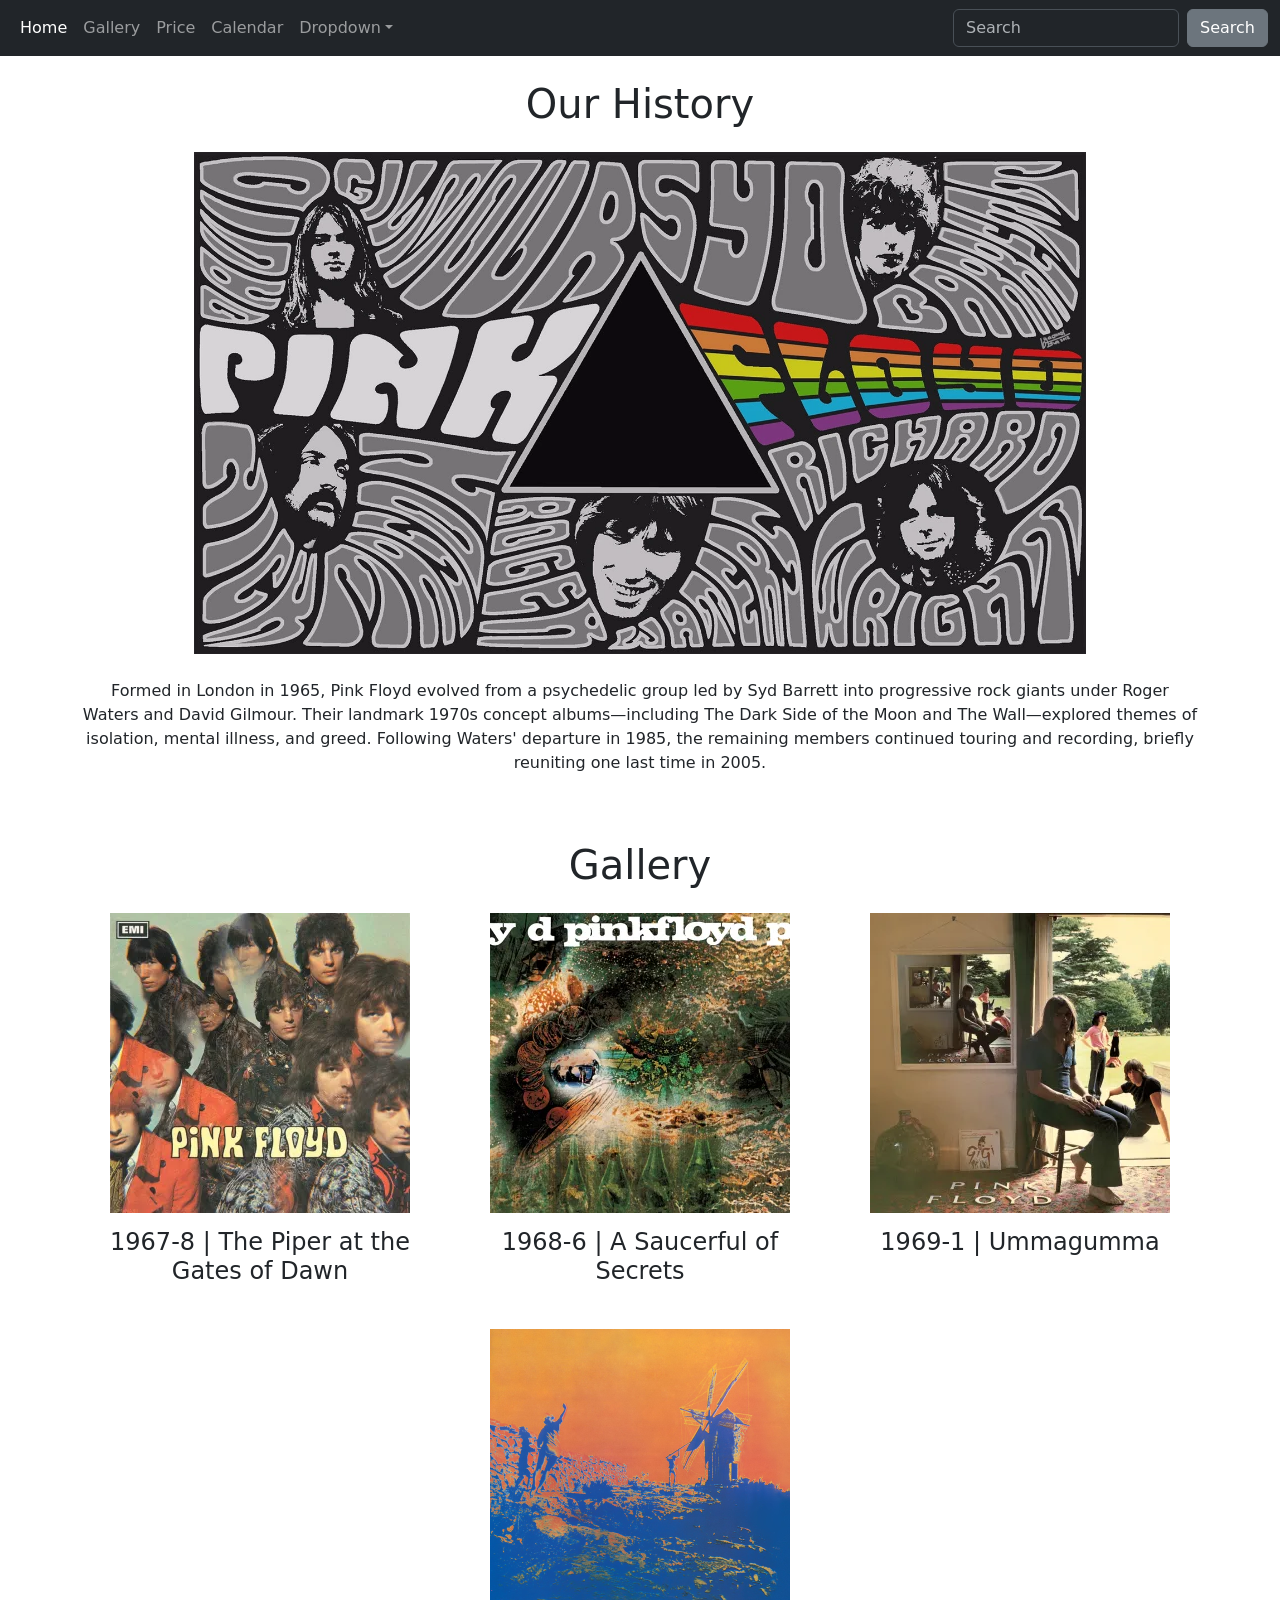
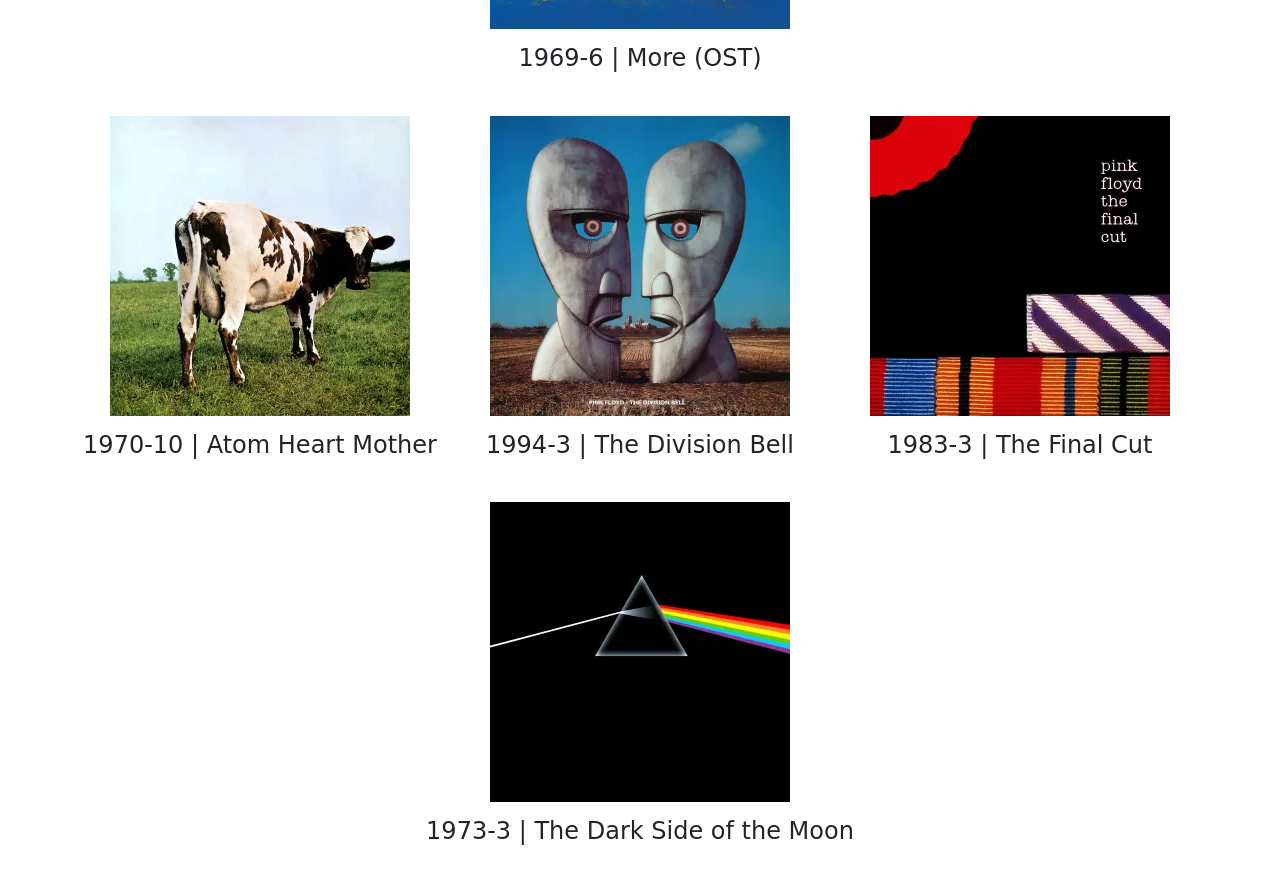
==== index.html @ 9b864a13 "nothing" ====
<!DOCTYPE html>
<html lang="en">
<head>
    <meta charset="UTF-8">
    <meta name="viewport" content="width=device-width, initial-scale=1.0">
    <link href="https://cdn.jsdelivr.net/npm/bootstrap@5.3.8/dist/css/bootstrap.min.css" rel="stylesheet" integrity="sha384-sRIl4kxILFvY47J16cr9ZwB07vP4J8+LH7qKQnuqkuIAvNWLzeN8tE5YBujZqJLB" crossorigin="anonymous">
    <link rel="stylesheet" href="index.css">
    <title>Document</title>
</head>
<body>
    <header>
<nav class="navbar navbar-expand-lg bg-dark mb-4" data-bs-theme="dark">
  <div class="container-fluid" bis_skin_checked="1">
    <button class="navbar-toggler" type="button" data-bs-toggle="collapse" data-bs-target="#navbarColor01" aria-controls="navbarColor01" aria-expanded="false" aria-label="Toggle navigation">
      <span class="navbar-toggler-icon"></span>
    </button>
    <div class="collapse navbar-collapse" id="navbarColor01" bis_skin_checked="1">
      <ul class="navbar-nav me-auto">
        <li class="nav-item">
          <a class="nav-link active" href="#">Home
            <span class="visually-hidden">(current)</span>
          </a>
        </li>
        <li class="nav-item">
          <a class="nav-link" href="#gallery">Gallery</a>
        </li>
        <li class="nav-item">
          <a class="nav-link" href="#">Price</a>
        </li>
        <li class="nav-item">
          <a class="nav-link" href="#">Calendar</a>
        </li>
        <li class="nav-item dropdown">
          <a class="nav-link dropdown-toggle" data-bs-toggle="dropdown" href="#" role="button" aria-haspopup="true" aria-expanded="false">Dropdown</a>
          <div class="dropdown-menu" bis_skin_checked="1">
            <a class="dropdown-item" href="#">Action</a>
            <a class="dropdown-item" href="#">Another action</a>
            <a class="dropdown-item" href="#">Something else here</a>
            <div class="dropdown-divider" bis_skin_checked="1"></div>
            <a class="dropdown-item" href="#">Separated link</a>
          </div>
        </li>
      </ul>
      <form class="d-flex">
        <input class="form-control me-sm-2" type="search" placeholder="Search">
        <button class="btn btn-secondary my-2 my-sm-0" type="submit">Search</button>
      </form>
    </div>
  </div>
</nav>
    </header>

    <main>
     <div class = "container">
      <div class = "history">
        <h1 class = "mb-4">Our History</h1>
            <img src="./imgs/bb.webp" alt="">
          <div>        
            <p class="flex-col">Formed in London in 1965, Pink Floyd evolved from a psychedelic group led by Syd Barrett into progressive rock giants under Roger Waters and David Gilmour. Their landmark 1970s concept albums—including The Dark Side of the Moon and The Wall—explored themes of isolation, mental illness, and greed. Following Waters' departure in 1985, the remaining members continued touring and recording, briefly reuniting one last time in 2005.</p>
          </div>
      </div>
      <h1 class = "mb-4" id = "gallery">Gallery</h1>
      <div class = "gallery">
        <div class = "row">
          <div class = "col-sm gallery-item">         
            <img src="./imgs/1.webp" alt="">
            <h4>1967-8 | The Piper at the Gates of Dawn</h4>
         </div>
          <div class = "col-sm gallery-item">         
            <img src="./imgs/2.webp" alt="">
            <h4>1968-6 | A Saucerful of Secrets</h4>
         </div>
          <div class = "col-sm gallery-item">         
            <img src="./imgs/3.webp" alt="">
            <h4>1969-1 | Ummagumma</h4>
          </div>
          <div class = "col-sm gallery-item">         
            <img src="./imgs/4.webp" alt="">
            <h4>1969-6 | More (OST)</h4>
         </div>
         </div>
          <div class = "row">
          <div class = "col-sm gallery-item">         
            <img src="./imgs/5.webp" alt="">
            <h4>1970-10 | Atom Heart Mother</h4>
         </div>
          <div class = "col-sm gallery-item">         
            <img src="./imgs/6.webp" alt="">
            <h4>1994-3 | The Division Bell</h4>
         </div>
          <div class = "col-sm gallery-item">         
            <img src="./imgs/7.webp" alt="">
            <h4>1983-3 | The Final Cut</h4>
          </div>
          <div class = "col-sm gallery-item">         
            <img src="./imgs/8.webp" alt="">
            <h4>1973-3 | The Dark Side of the Moon</h4>
         </div>
         </div>
      </div>



    </div>
    </main>

    <footer>

    </footer>
     <script src="https://cdn.jsdelivr.net/npm/bootstrap@5.3.8/dist/js/bootstrap.bundle.min.js" integrity="sha384-FKyoEForCGlyvwx9Hj09JcYn3nv7wiPVlz7YYwJrWVcXK/BmnVDxM+D2scQbITxI" crossorigin="anonymous"></script>
</body>
</html>
---- index.css ----
/* nav{
background-color: rgb(33, 33, 33);
margin-bottom: 200px;
}
a{
    text-decoration: none;
}
.leftside{
    display: flex;
    flex-wrap:wrap;
    justify-content: flex-start;
    text-align: center;
    li{
        text-decoration: none;
        list-style:none;
      a{
                color: white;

      }
    }
}
ul li:not(:last-child){
    margin-right: 15px;
}

ul{
    display: flex;
    justify-content: space-between;
    padding: 15px 10px 15px 10px;
}

.bands-history{
  text-align: ;
} */

/* nav{
    margin-bottom: 100px;
} */
.history{
        display: flex;
        flex-direction: column;
        align-items: center;
        margin-bottom: 50px;
        img{
            text-align: center;
            max-width: 80%;
            height: auto;
            margin-bottom: 25px;
        }
        p{
            text-align: center;
        }
} 


.photo-description{
    display: flex;
    align-items: center;
    flex-wrap: wrap;
    span{
        min-width: 20%;
        max-width: 50%;
    }
}
.container {

    h1{
text-align: center;    
 }
}

.gallery-item{
    text-align: center;
    h4{
        padding: 15px 0px 35px 0px;
    }
}
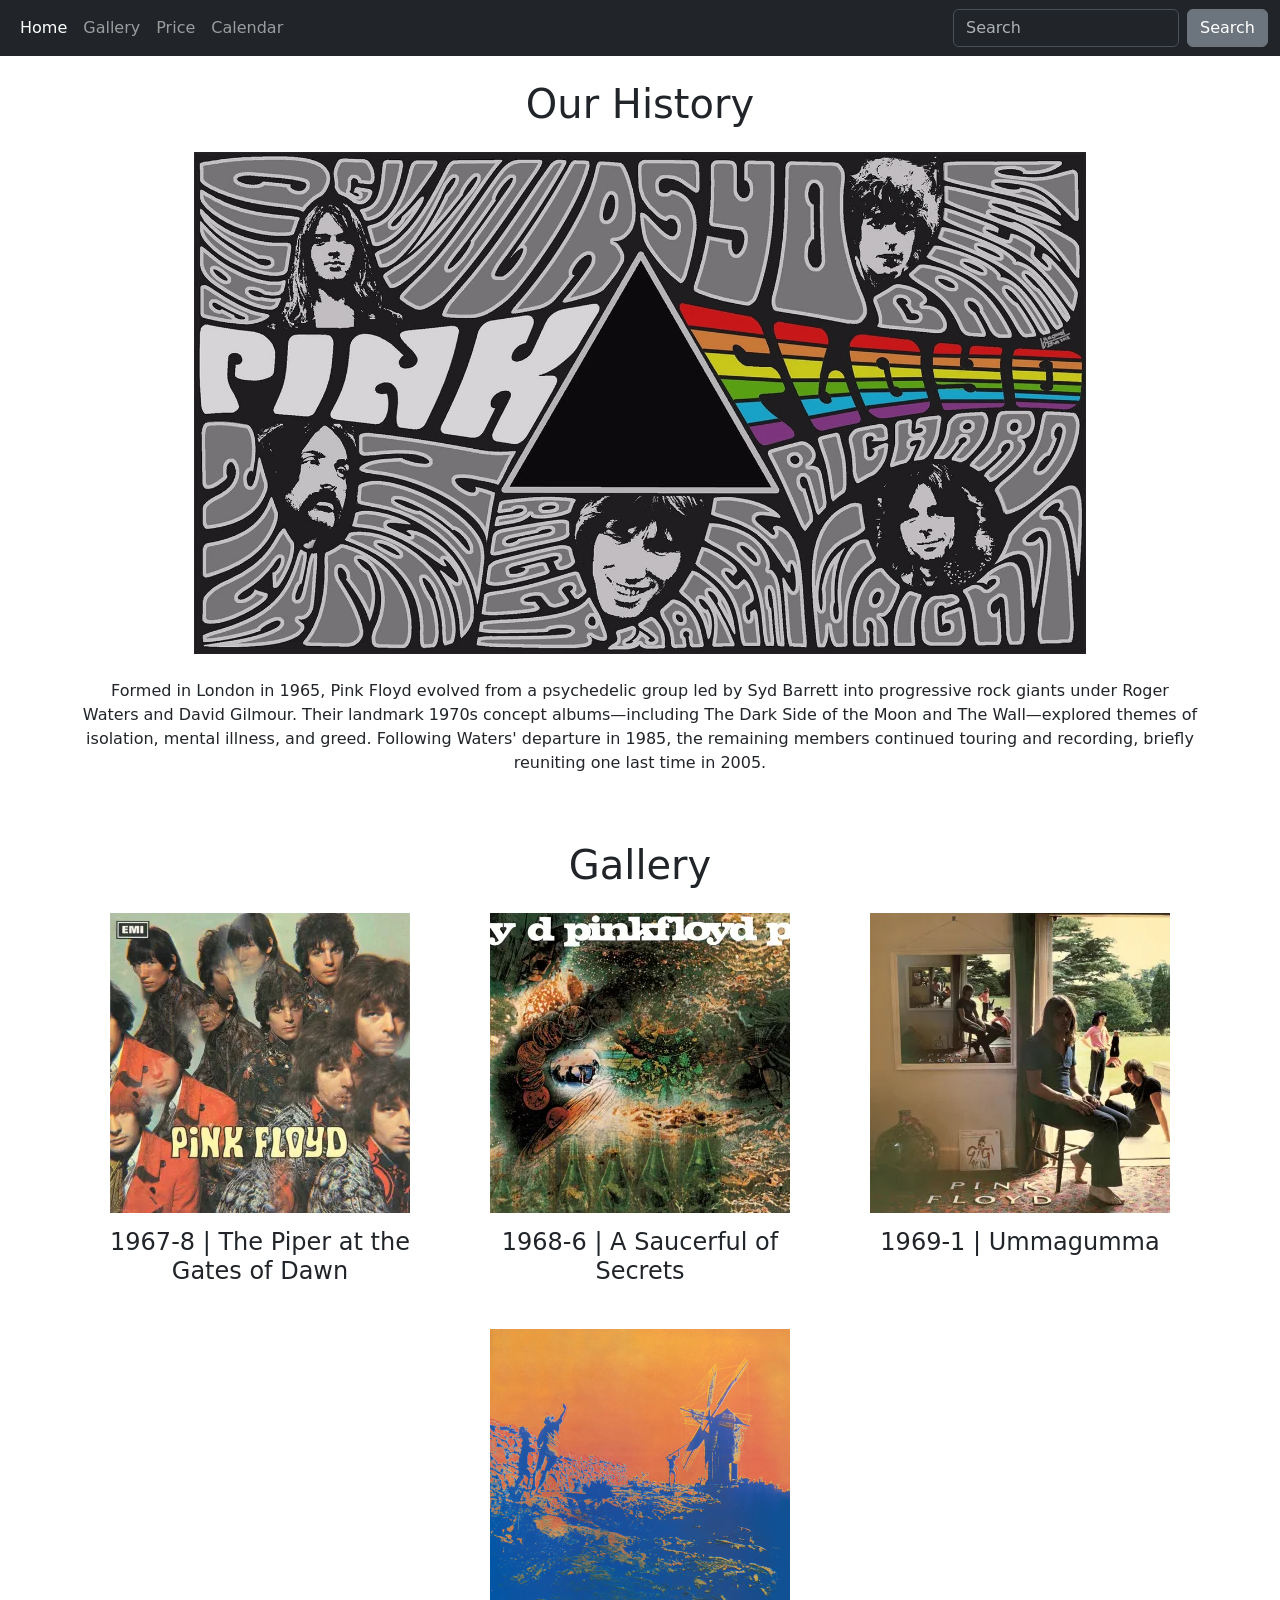
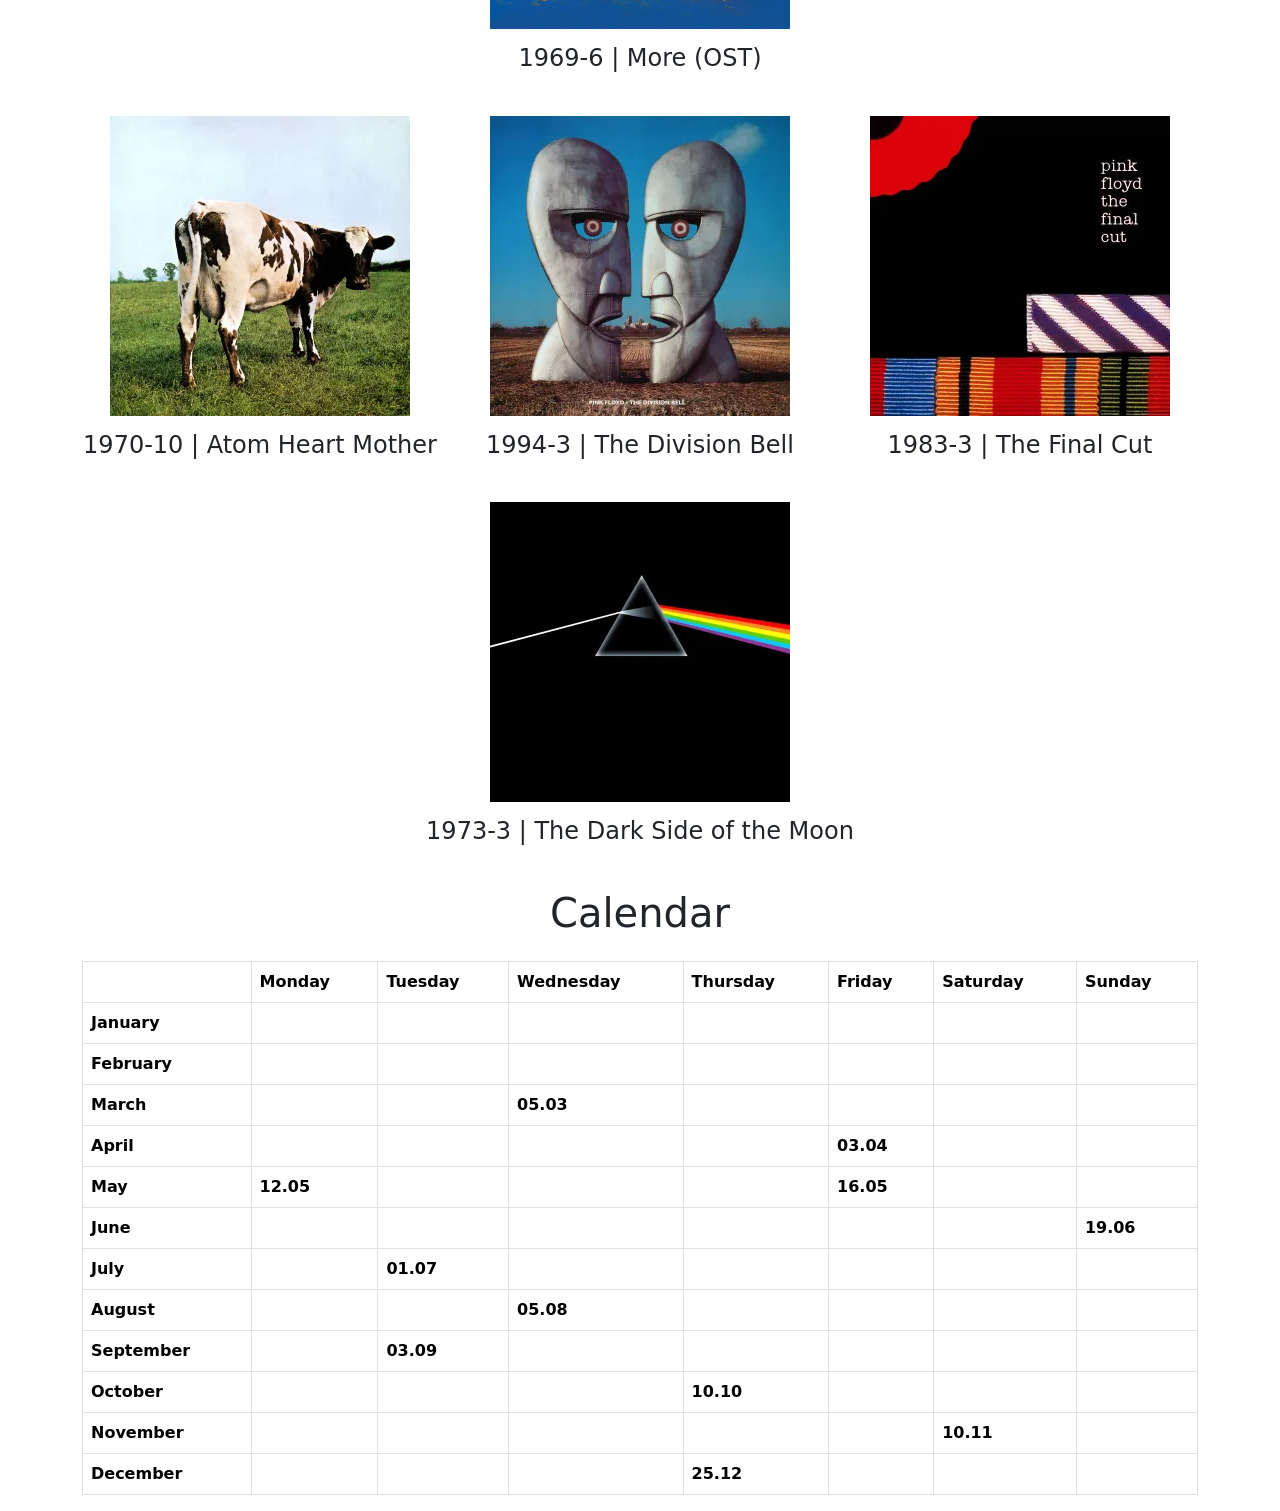
==== commit e9cdc5b0: "commit #2" ====
--- a/index.html
+++ b/index.html
@@ -30,16 +30,6 @@
         <li class="nav-item">
           <a class="nav-link" href="#">Calendar</a>
         </li>
-        <li class="nav-item dropdown">
-          <a class="nav-link dropdown-toggle" data-bs-toggle="dropdown" href="#" role="button" aria-haspopup="true" aria-expanded="false">Dropdown</a>
-          <div class="dropdown-menu" bis_skin_checked="1">
-            <a class="dropdown-item" href="#">Action</a>
-            <a class="dropdown-item" href="#">Another action</a>
-            <a class="dropdown-item" href="#">Something else here</a>
-            <div class="dropdown-divider" bis_skin_checked="1"></div>
-            <a class="dropdown-item" href="#">Separated link</a>
-          </div>
-        </li>
       </ul>
       <form class="d-flex">
         <input class="form-control me-sm-2" type="search" placeholder="Search">
@@ -59,7 +49,7 @@
             <p class="flex-col">Formed in London in 1965, Pink Floyd evolved from a psychedelic group led by Syd Barrett into progressive rock giants under Roger Waters and David Gilmour. Their landmark 1970s concept albums—including The Dark Side of the Moon and The Wall—explored themes of isolation, mental illness, and greed. Following Waters' departure in 1985, the remaining members continued touring and recording, briefly reuniting one last time in 2005.</p>
           </div>
       </div>
-      <h1 class = "mb-4" id = "gallery">Gallery</h1>
+      <h1 class = "mb-4" id = "gallery">Gallery</h1> 
       <div class = "gallery">
         <div class = "row">
           <div class = "col-sm gallery-item">         
@@ -99,6 +89,161 @@
          </div>
       </div>
 
+      <h1 class = "mb-4">Calendar</h1>
+    <div class = "table-responsive">
+      <table class = "table table-bordered">
+        <thead>
+       <tr>
+        <th scope="col"></th>
+        <th scope="col">Monday</th>
+        <th scope="col">Tuesday</th>
+        <th scope="col">Wednesday</th>
+        <th scope="col">Thursday</th>        
+        <th scope="col">Friday</th>
+        <th scope="col">Saturday</th>
+        <th scope="col">Sunday</th>
+      </tr>
+      </thead>
+
+      <tbody>
+
+      <tr>
+        <th>January</th>
+        <th></th>
+        <th></th>
+        <th></th>
+        <th></th>
+        <th></th>
+        <th></th>
+        <th></th>
+      </tr>
+      <tr>
+        <th>February</th>
+        <th></th>
+        <th></th>
+        <th></th>
+        <th></th>
+        <th></th>
+        <th></th>
+        <th></th>
+      </tr>
+      <tr>
+        <th>March</th>
+        <th></th>
+        <th></th>
+        </th><th>
+          05.03
+        </th>
+        <th></th>
+        <th></th>
+        <th></th>
+        <th></th>
+      </tr>
+      <tr>
+        <th>April</th>
+        <th></th>
+        <th></th>
+        </th><th>
+        </th>
+        <th></th>
+        <th>03.04</th>
+        <th></th>
+        <th></th>
+      </tr>
+      <tr>
+        <th>May</th>
+        <th>12.05</th>
+        <th></th>
+        </th><th>
+        </th>
+        <th></th>
+        <th>16.05</th>
+        <th></th>
+        <th></th>
+      </tr>
+      <tr>  
+        <th>June</th>
+        <th></th>
+        <th></th>
+        </th><th>
+        </th>
+        <th></th>
+        <th></th>
+        <th></th>
+        <th>19.06</th>
+      </tr>
+      <tr>
+        <th>July</th>
+        <th></th>
+        <th>01.07</th>
+        </th><th>
+        </th>
+        <th></th>
+        <th></th>
+        <th></th>
+        <th></th>
+      </tr>
+      <tr>
+        <th>August</th>
+        <th></th>
+        <th></th>
+        </th><th>
+          05.08
+        </th>
+        <th></th>
+        <th></th>
+        <th></th>
+        <th></th>
+      </tr>
+      <tr>
+        <th>September</th>
+        <th></th>
+        <th>03.09</th>
+        </th><th>
+        </th>
+        <th></th>
+        <th></th>
+        <th></th>
+        <th></th>
+      </tr>
+      <tr>
+        <th>October</th>
+        <th></th>
+        <th></th>
+        </th><th>
+
+        </th>
+        <th>10.10</th>
+        <th></th>
+        <th></th>
+        <th></th>
+      </tr>
+      <tr>
+        <th>November</th>
+        <th></th>
+        <th></th>
+        </th><th>
+        </th>
+        <th></th>
+        <th></th>
+        <th>10.11</th>
+        <th></th>
+      </tr> 
+      <tr>
+        <th>December</th>
+        <th></th>
+        <th></th>
+        </th><th>
+        </th>
+        <th>25.12</th>
+        <th></th>
+        <th></th>
+        <th></th>
+      </tr>
+      </tbody>
+
+      </table>
+</div>
 
 
     </div>
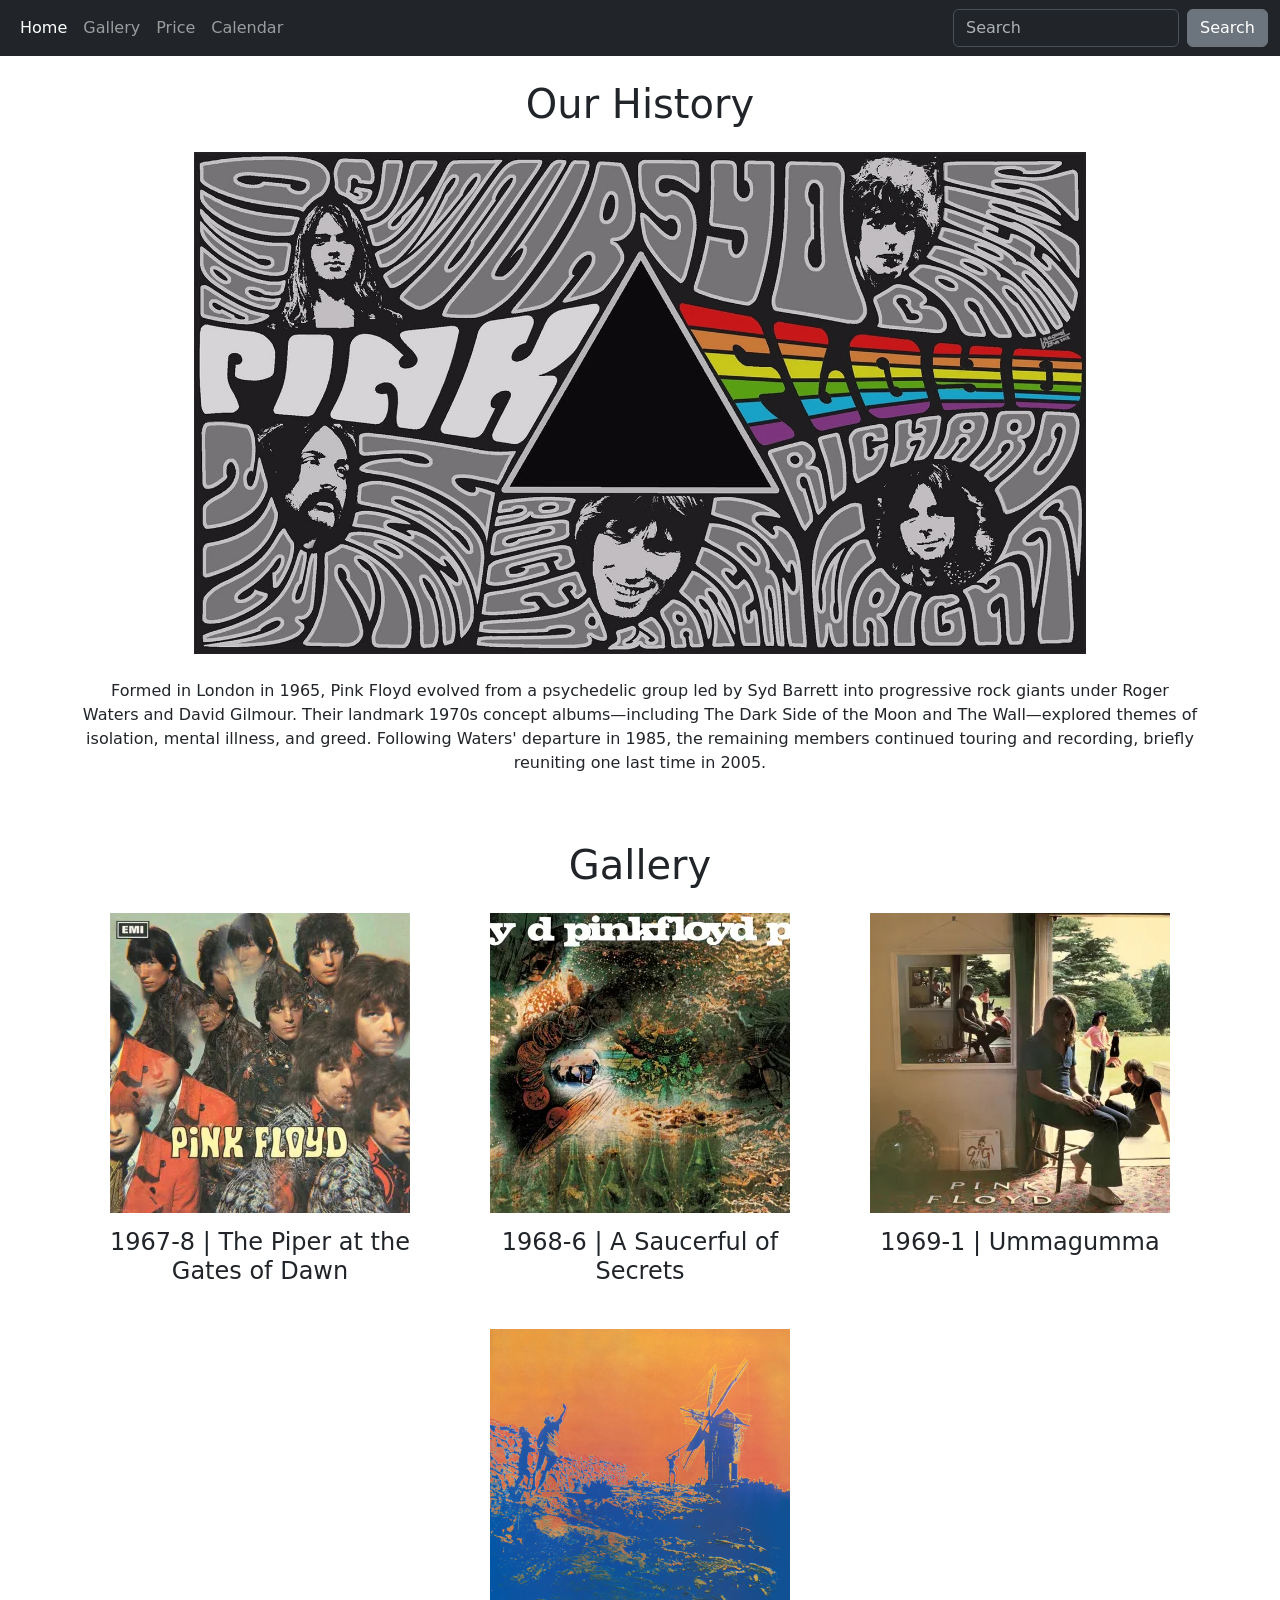
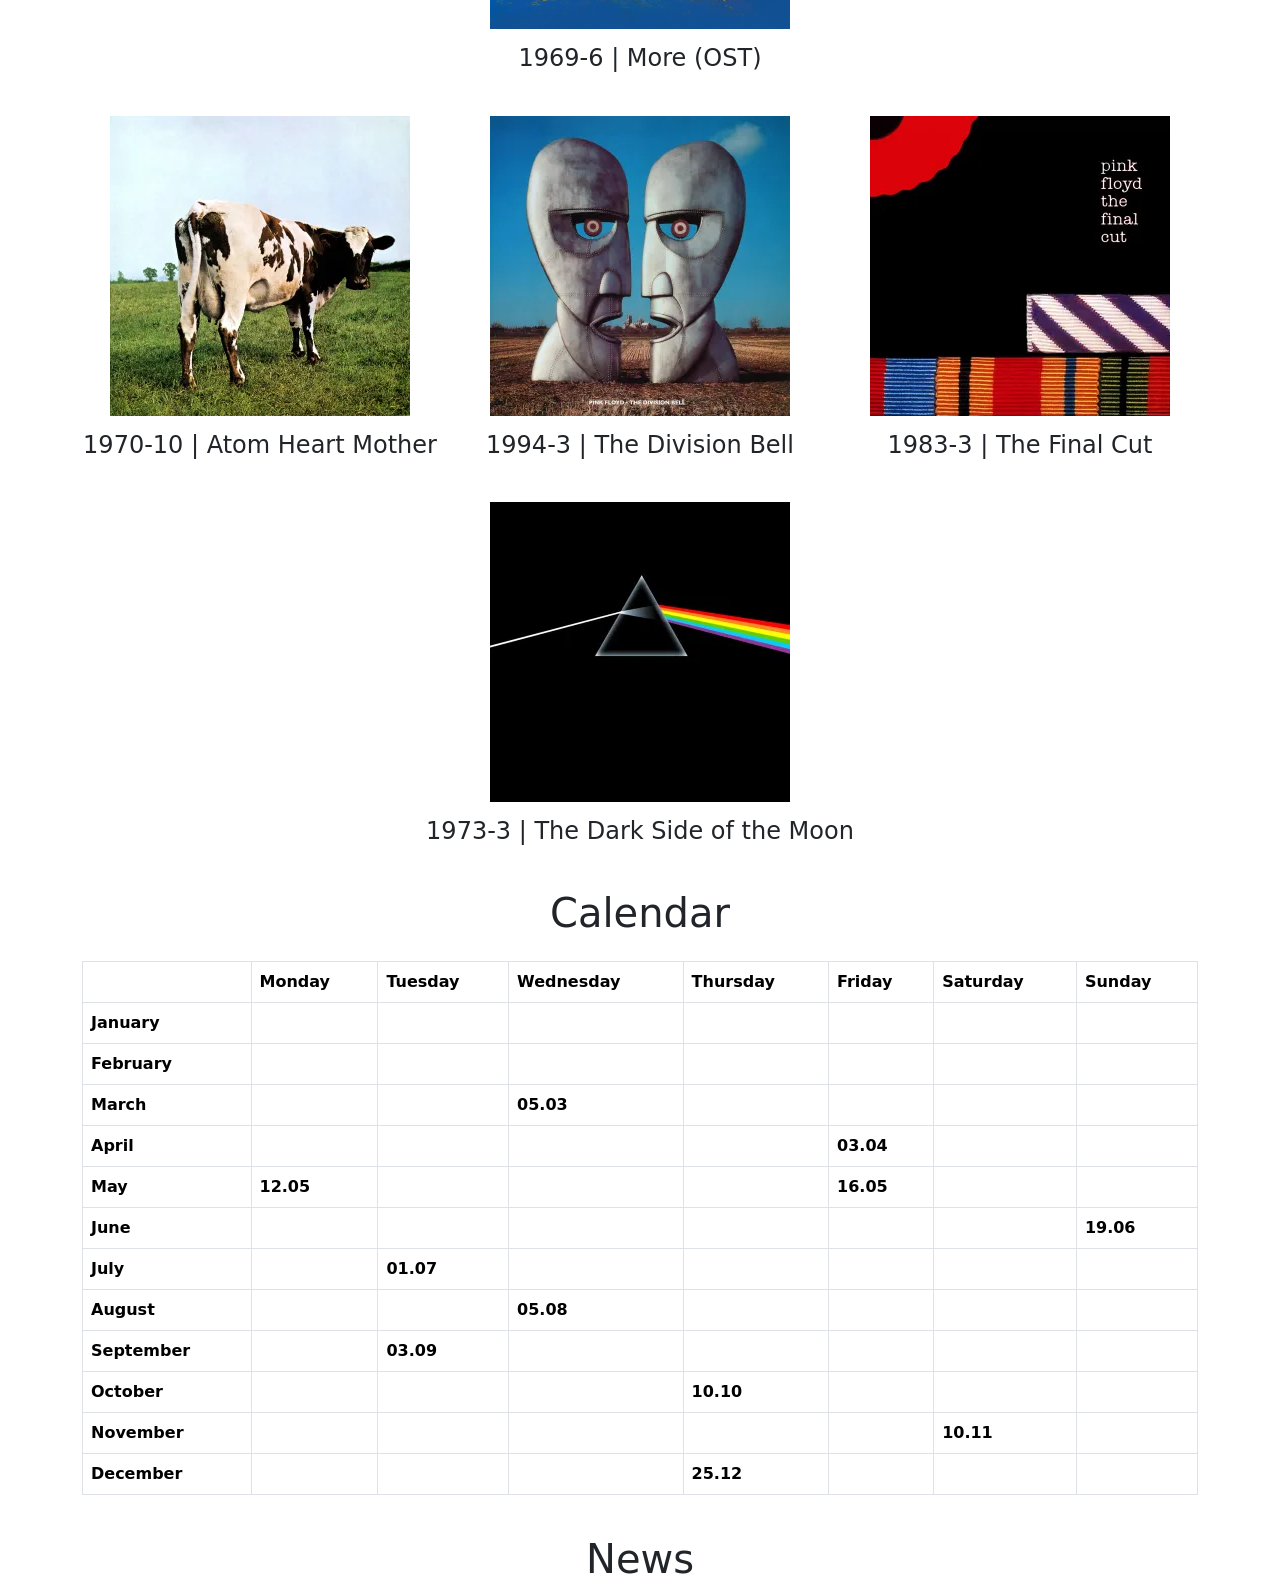
==== commit 531c16da: "commit 3" ====
--- a/index.html
+++ b/index.html
@@ -5,11 +5,16 @@
     <meta name="viewport" content="width=device-width, initial-scale=1.0">
     <link href="https://cdn.jsdelivr.net/npm/bootstrap@5.3.8/dist/css/bootstrap.min.css" rel="stylesheet" integrity="sha384-sRIl4kxILFvY47J16cr9ZwB07vP4J8+LH7qKQnuqkuIAvNWLzeN8tE5YBujZqJLB" crossorigin="anonymous">
     <link rel="stylesheet" href="index.css">
+    <link rel="icon" href="./favicon_io/favicon.ico">
+    <link rel="apple-touch-icon" sizes="180x180" href="./favicon_io/apple-touch-icon.png">
+    <link rel="icon" type="image/png" sizes="32x32" href="./favicon_io/favicon-32x32.png">
+    <link rel="icon" type="image/png" sizes="16x16" href="./favicon_io/favicon-16x16.png">
+    <link rel="manifest" href="./favicon_io/site.webmanifest">
     <title>Document</title>
 </head>
 <body>
-    <header>
-<nav class="navbar navbar-expand-lg bg-dark mb-4" data-bs-theme="dark">
+    <header class ="sticky-top mb-4">
+<nav class="navbar navbar-expand-lg bg-dark" data-bs-theme="dark">
   <div class="container-fluid" bis_skin_checked="1">
     <button class="navbar-toggler" type="button" data-bs-toggle="collapse" data-bs-target="#navbarColor01" aria-controls="navbarColor01" aria-expanded="false" aria-label="Toggle navigation">
       <span class="navbar-toggler-icon"></span>
@@ -28,7 +33,7 @@
           <a class="nav-link" href="#">Price</a>
         </li>
         <li class="nav-item">
-          <a class="nav-link" href="#">Calendar</a>
+          <a class="nav-link" href="#calendar">Calendar</a>
         </li>
       </ul>
       <form class="d-flex">
@@ -89,8 +94,8 @@
          </div>
       </div>
 
-      <h1 class = "mb-4">Calendar</h1>
-    <div class = "table-responsive">
+      <h1 class = "mb-4" id ="calendar">Calendar</h1>
+    <div class = "table-responsive mb-4">
       <table class = "table table-bordered">
         <thead>
        <tr>
@@ -241,11 +246,16 @@
         <th></th>
       </tr>
       </tbody>
-
-      </table>
-</div>
-
-
+     </table>
+      </div>
+
+      <div class = "news">
+        <h1>News</h1>
+        <div class = "news-section">
+        
+
+        </div>
+      </div>
     </div>
     </main>
 
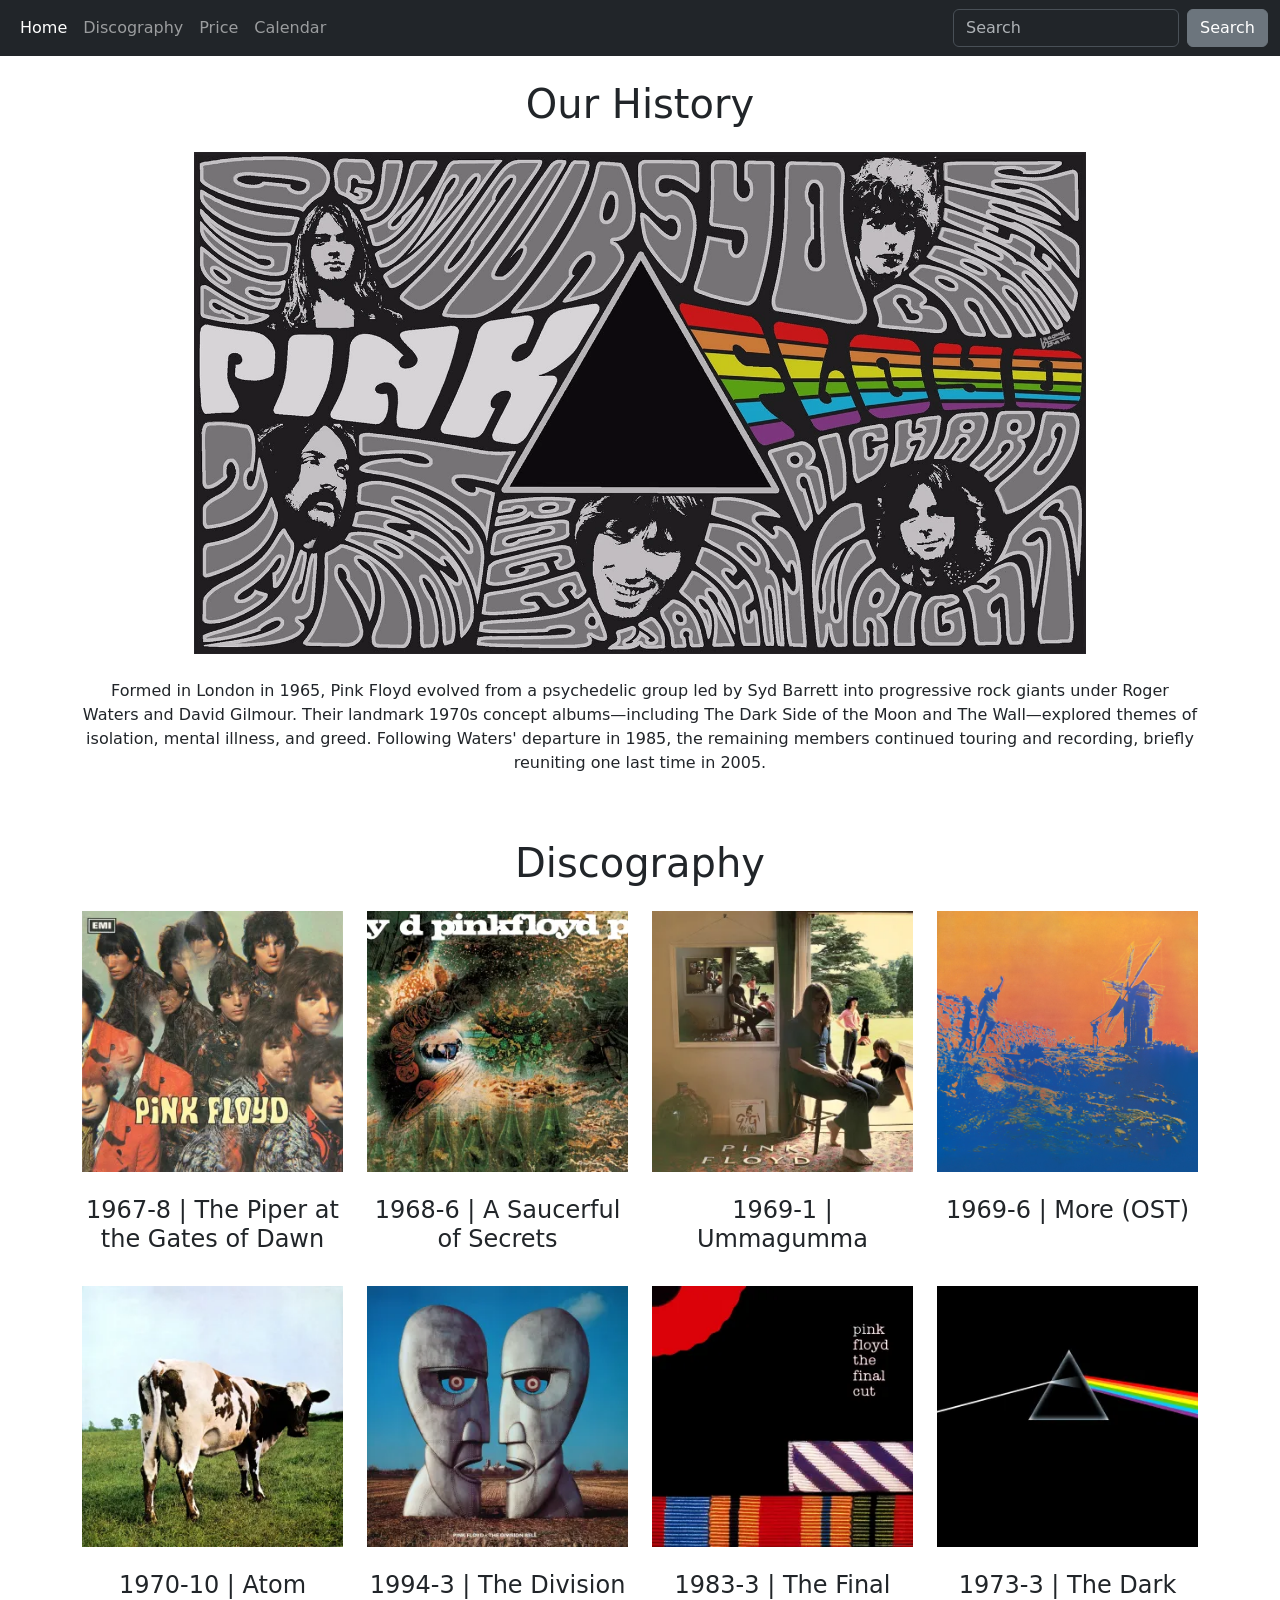
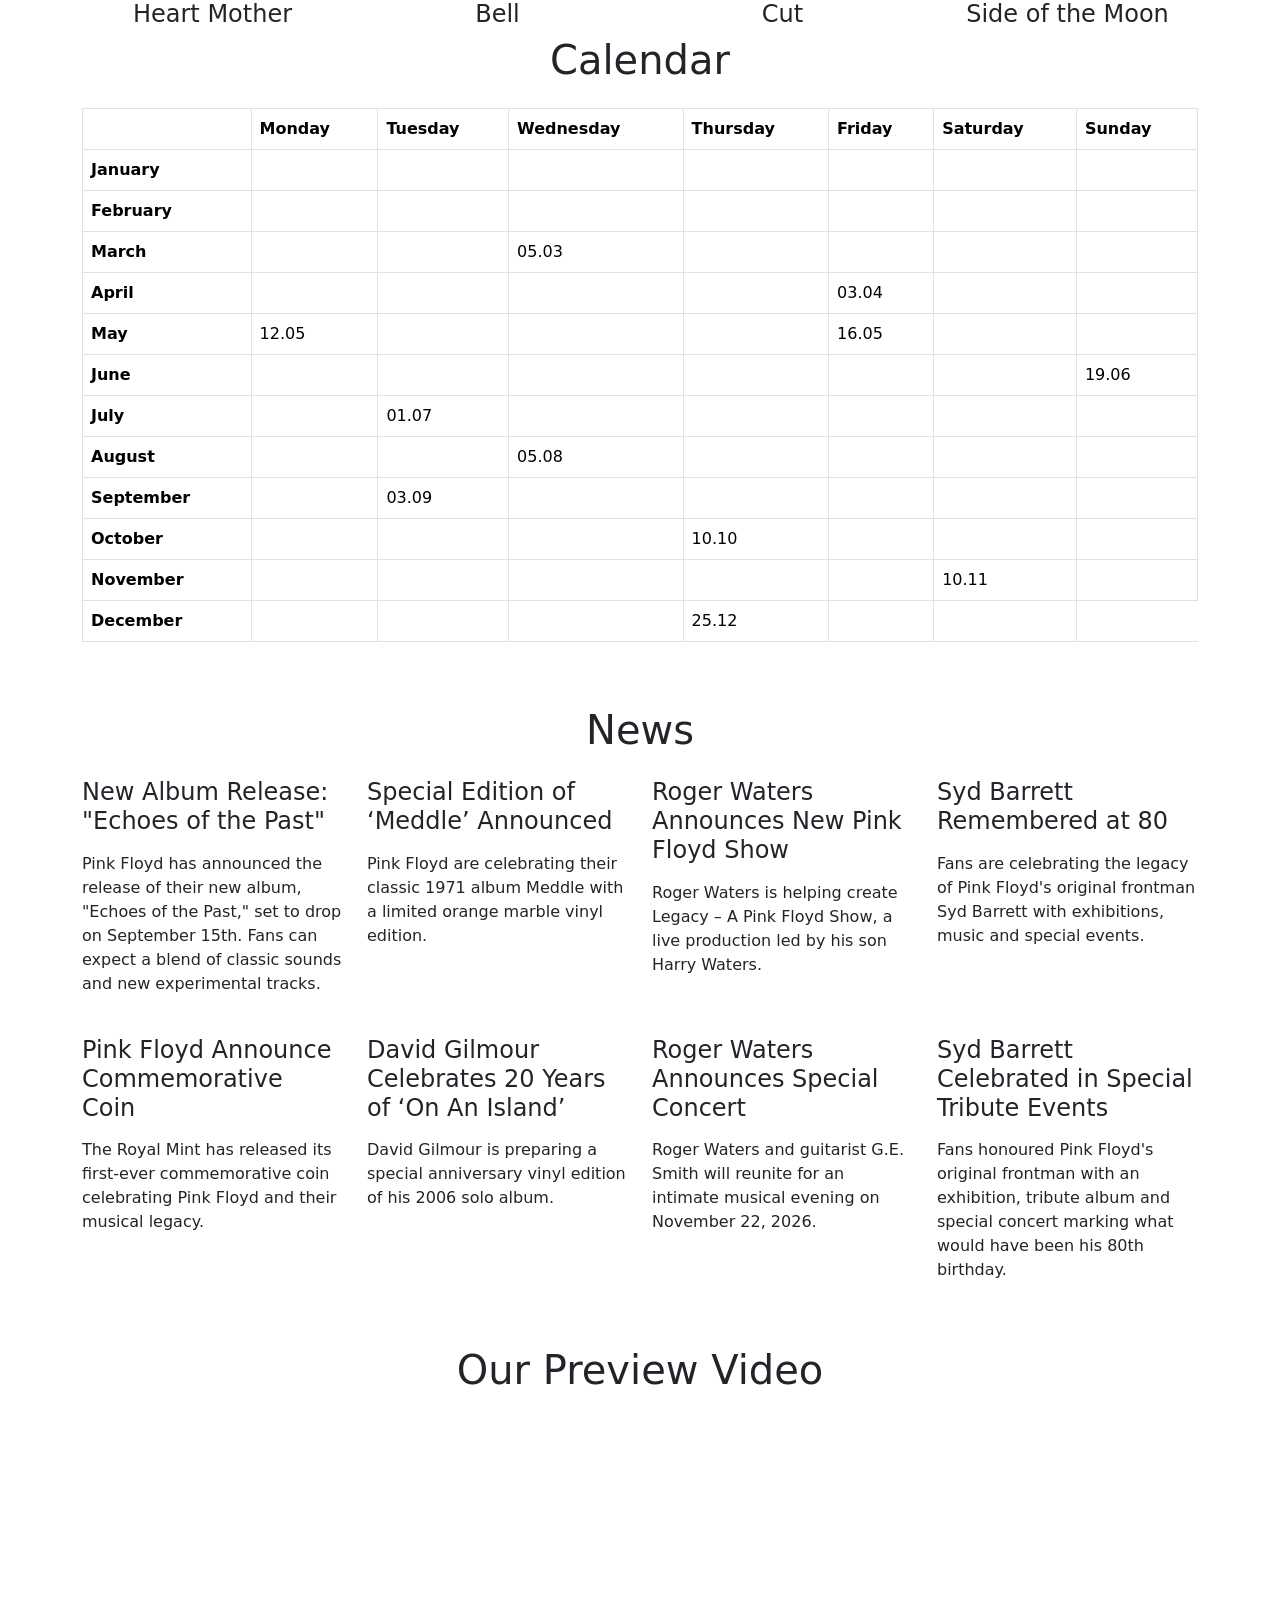
==== commit 05115aa5: "commit 3" ====
--- a/index.html
+++ b/index.html
@@ -3,7 +3,7 @@
 <head>
     <meta charset="UTF-8">
     <meta name="viewport" content="width=device-width, initial-scale=1.0">
-    <link href="https://cdn.jsdelivr.net/npm/bootstrap@5.3.8/dist/css/bootstrap.min.css" rel="stylesheet" integrity="sha384-sRIl4kxILFvY47J16cr9ZwB07vP4J8+LH7qKQnuqkuIAvNWLzeN8tE5YBujZqJLB" crossorigin="anonymous">
+    <link href="css/bootstrap.min.css" rel="stylesheet">
     <link rel="stylesheet" href="index.css">
     <link rel="icon" href="./favicon_io/favicon.ico">
     <link rel="apple-touch-icon" sizes="180x180" href="./favicon_io/apple-touch-icon.png">
@@ -27,7 +27,7 @@
           </a>
         </li>
         <li class="nav-item">
-          <a class="nav-link" href="#gallery">Gallery</a>
+          <a class="nav-link" href="#gallery">Discography</a>
         </li>
         <li class="nav-item">
           <a class="nav-link" href="#">Price</a>
@@ -47,55 +47,53 @@
 
     <main>
      <div class = "container">
-      <div class = "history">
+      <div class = "history mb-5">
         <h1 class = "mb-4">Our History</h1>
             <img src="./imgs/bb.webp" alt="">
           <div>        
             <p class="flex-col">Formed in London in 1965, Pink Floyd evolved from a psychedelic group led by Syd Barrett into progressive rock giants under Roger Waters and David Gilmour. Their landmark 1970s concept albums—including The Dark Side of the Moon and The Wall—explored themes of isolation, mental illness, and greed. Following Waters' departure in 1985, the remaining members continued touring and recording, briefly reuniting one last time in 2005.</p>
           </div>
       </div>
-      <h1 class = "mb-4" id = "gallery">Gallery</h1> 
+      <h1 class = "mb-4" id = "gallery">Discography</h1> 
       <div class = "gallery">
-        <div class = "row">
-          <div class = "col-sm gallery-item">         
-            <img src="./imgs/1.webp" alt="">
-            <h4>1967-8 | The Piper at the Gates of Dawn</h4>
-         </div>
-          <div class = "col-sm gallery-item">         
-            <img src="./imgs/2.webp" alt="">
-            <h4>1968-6 | A Saucerful of Secrets</h4>
-         </div>
-          <div class = "col-sm gallery-item">         
-            <img src="./imgs/3.webp" alt="">
-            <h4>1969-1 | Ummagumma</h4>
+        <div class = "row row-cols-2 row-cols-md-3 row-cols-lg-4 g-4">
+          <div class = "col text-center">         
+            <img class = "img-fluid" src="./imgs/1.webp" alt="">
+            <h4 class = "pt-4">1967-8 | The Piper at the Gates of Dawn</h4>
+         </div>
+          <div class = "col text-center">         
+            <img class = "img-fluid" src="./imgs/2.webp" alt="">
+            <h4 class = "pt-4">1968-6 | A Saucerful of Secrets</h4>
+         </div>
+          <div class = "col text-center">         
+            <img class = "img-fluid" src="./imgs/3.webp" alt="">
+            <h4 class = "pt-4">1969-1 | Ummagumma</h4>
           </div>
-          <div class = "col-sm gallery-item">         
-            <img src="./imgs/4.webp" alt="">
-            <h4>1969-6 | More (OST)</h4>
-         </div>
-         </div>
-          <div class = "row">
-          <div class = "col-sm gallery-item">         
-            <img src="./imgs/5.webp" alt="">
-            <h4>1970-10 | Atom Heart Mother</h4>
-         </div>
-          <div class = "col-sm gallery-item">         
-            <img src="./imgs/6.webp" alt="">
-            <h4>1994-3 | The Division Bell</h4>
-         </div>
-          <div class = "col-sm gallery-item">         
-            <img src="./imgs/7.webp" alt="">
-            <h4>1983-3 | The Final Cut</h4>
+          <div class = "col text-center">         
+            <img class = "img-fluid" src="./imgs/4.webp" alt="">
+            <h4 class = "pt-4">1969-6 | More (OST)</h4>
+         </div>
+          <div class = "col text-center">         
+            <img class = "img-fluid" src="./imgs/5.webp" alt="">
+            <h4 class = "pt-4">1970-10 | Atom Heart Mother</h4>
+         </div>
+          <div class = "col text-center">         
+            <img class = "img-fluid" src="./imgs/6.webp" alt="">
+            <h4 class = "pt-4">1994-3 | The Division Bell</h4>
+         </div>
+          <div class = "col text-center">         
+            <img class = "img-fluid" src="./imgs/7.webp" alt="">
+            <h4 class = "pt-4">1983-3 | The Final Cut</h4>
           </div>
-          <div class = "col-sm gallery-item">         
-            <img src="./imgs/8.webp" alt="">
-            <h4>1973-3 | The Dark Side of the Moon</h4>
+          <div class = "col text-center">         
+            <img class = "img-fluid" src="./imgs/8.webp" alt="">
+            <h4 class = "pt-4">1973-3 | The Dark Side of the Moon</h4>
          </div>
          </div>
       </div>
 
       <h1 class = "mb-4" id ="calendar">Calendar</h1>
-    <div class = "table-responsive mb-4">
+    <div class = "table-responsive mb-5">
       <table class = "table table-bordered">
         <thead>
        <tr>
@@ -114,154 +112,191 @@
 
       <tr>
         <th>January</th>
-        <th></th>
-        <th></th>
-        <th></th>
-        <th></th>
-        <th></th>
-        <th></th>
-        <th></th>
+        <td></td>
+        <td></td>
+        <td></td>
+        <td></td>
+        <td></td>
+        <td></td>
+        <td></td>
       </tr>
       <tr>
         <th>February</th>
-        <th></th>
-        <th></th>
-        <th></th>
-        <th></th>
-        <th></th>
-        <th></th>
-        <th></th>
+        <td></td>
+        <td></td>
+        <td></td>
+        <td></td>
+        <td></td>
+        <td></td>
+        <td></td>
       </tr>
       <tr>
         <th>March</th>
-        <th></th>
-        <th></th>
-        </th><th>
+        <td></td>
+        <td></td>
+        </td><td>
           05.03
-        </th>
-        <th></th>
-        <th></th>
-        <th></th>
-        <th></th>
+        </td>
+        <td></td>
+        <td></td>
+        <td></td>
+        <td></td>
       </tr>
       <tr>
         <th>April</th>
-        <th></th>
-        <th></th>
-        </th><th>
-        </th>
-        <th></th>
-        <th>03.04</th>
-        <th></th>
-        <th></th>
+        <td></td>
+        <td></td>
+        </td><td>
+        </td>
+        <td></td>
+        <td>03.04</td>
+        <td></td>
+        <td></td>
       </tr>
       <tr>
         <th>May</th>
-        <th>12.05</th>
-        <th></th>
-        </th><th>
-        </th>
-        <th></th>
-        <th>16.05</th>
-        <th></th>
-        <th></th>
+        <td>12.05</td>
+        <td></td>
+        </td><td>
+        </td>
+        <td></td>
+        <td>16.05</td>
+        <td></td>
+        <td></td>
       </tr>
       <tr>  
         <th>June</th>
-        <th></th>
-        <th></th>
-        </th><th>
-        </th>
-        <th></th>
-        <th></th>
-        <th></th>
-        <th>19.06</th>
+        <td></td>
+        <td></td>
+        </td><td>
+        </td>
+        <td></td>
+        <td></td>
+        <td></td>
+        <td>19.06</td>
       </tr>
       <tr>
         <th>July</th>
-        <th></th>
-        <th>01.07</th>
-        </th><th>
-        </th>
-        <th></th>
-        <th></th>
-        <th></th>
-        <th></th>
+        <td></td>
+        <td>01.07</td>
+        </td><td>
+        </td>
+        <td></td>
+        <td></td>
+        <td></td>
+        <td></td>
       </tr>
       <tr>
         <th>August</th>
-        <th></th>
-        <th></th>
-        </th><th>
+        <td></td>
+        <td></td>
+        </td><td>
           05.08
-        </th>
-        <th></th>
-        <th></th>
-        <th></th>
-        <th></th>
+        </td>
+        <td></td>
+        <td></td>
+        <td></td>
+        <td></td>
       </tr>
       <tr>
         <th>September</th>
-        <th></th>
-        <th>03.09</th>
-        </th><th>
-        </th>
-        <th></th>
-        <th></th>
-        <th></th>
-        <th></th>
+        <td></td>
+        <td>03.09</td>
+        </td><td>
+        </td>
+        <td></td>
+        <td></td>
+        <td></td>
+        <td></td>
       </tr>
       <tr>
         <th>October</th>
-        <th></th>
-        <th></th>
-        </th><th>
-
-        </th>
-        <th>10.10</th>
-        <th></th>
-        <th></th>
-        <th></th>
+        <td></td>
+        <td></td>
+        </td><td>
+
+        </td>
+        <td>10.10</td>
+        <td></td>
+        <td></td>
+        <td></td>
       </tr>
       <tr>
         <th>November</th>
-        <th></th>
-        <th></th>
-        </th><th>
-        </th>
-        <th></th>
-        <th></th>
-        <th>10.11</th>
-        <th></th>
+        <td></td>
+        <td></td>
+        </td><td>
+        </td>
+        <td></td>
+        <td></td>
+        <td>10.11</td>
+        <td></td>
       </tr> 
       <tr>
         <th>December</th>
-        <th></th>
-        <th></th>
-        </th><th>
-        </th>
-        <th>25.12</th>
-        <th></th>
-        <th></th>
-        <th></th>
+        <td></td>
+        <td></td>
+        </td><td>
+        </td>
+        <td>25.12</td>
+        <td></td>
+        <td></td>
       </tr>
       </tbody>
      </table>
       </div>
 
-      <div class = "news">
-        <h1>News</h1>
-        <div class = "news-section">
-        
-
-        </div>
-      </div>
+      <div class = "news mb-5">
+        <h1 class = "mb-4">News</h1>
+        <div class ="row row-cols-1 row-cols-md-2 row-cols-lg-4 g-4"> 
+         <div class = "col news-item">
+          <h4 class="mb-3">New Album Release: "Echoes of the Past"</h4>
+          <p>Pink Floyd has announced the release of their new album, "Echoes of the Past," set to drop on September 15th. Fans can expect a blend of classic sounds and new experimental tracks.</p>
+        </div>
+                 <div class = "col news-item ">
+          <h4 class="mb-3">Special Edition of ‘Meddle’ Announced</h4>
+          <p>Pink Floyd are celebrating their classic 1971 album Meddle with a limited orange marble vinyl edition.</p>
+        </div>
+                 <div class = "col news-item">
+          <h4 class="mb-3">Roger Waters Announces New Pink Floyd Show</h4>
+          <p>Roger Waters is helping create Legacy – A Pink Floyd Show, a live production led by his son Harry Waters.</p>
+        </div>
+                 <div class = "col news-item">
+          <h4 class="mb-3" >Syd Barrett Remembered at 80</h4>
+          <p>Fans are celebrating the legacy of Pink Floyd's original frontman Syd Barrett with exhibitions, music and special events.</p>
+        </div>
+         <div class = "col news-item">
+          <h4 class="mb-3">Pink Floyd Announce Commemorative Coin</h4>
+          <p>The Royal Mint has released its first-ever commemorative coin celebrating Pink Floyd and their musical legacy.</p>
+        </div>
+                 <div class = "col news-item">
+          <h4 class="mb-3">David Gilmour Celebrates 20 Years of ‘On An Island’</h4>
+          <p>David Gilmour is preparing a special anniversary vinyl edition of his 2006 solo album.</p>
+        </div>
+                 <div class = "col news-item">
+          <h4 class="mb-3">Roger Waters Announces Special Concert</h4>
+          <p>Roger Waters and guitarist G.E. Smith will reunite for an intimate musical evening on November 22, 2026.</p>
+        </div>
+                 <div class = "col news-item">
+          <h4 class="mb-3">Syd Barrett Celebrated in Special Tribute Events</h4>
+          <p>Fans honoured Pink Floyd's original frontman with an exhibition, tribute album and special concert marking what would have been his 80th birthday.</p>
+        </div>
+                </div>
+      </div> 
+
+      <div>
+       <h1 class =>Our Preview Video</h1>
+      <div class="ratio ratio-16x9">
+      <iframe src="https://www.youtube.com/embed/dQw4w9WgXcQ&list=RDdQw4w9WgXcQ&start_radio=1"></iframe>
+      </div>
+      </div>
+
     </div>
     </main>
 
     <footer>
 
     </footer>
-     <script src="https://cdn.jsdelivr.net/npm/bootstrap@5.3.8/dist/js/bootstrap.bundle.min.js" integrity="sha384-FKyoEForCGlyvwx9Hj09JcYn3nv7wiPVlz7YYwJrWVcXK/BmnVDxM+D2scQbITxI" crossorigin="anonymous"></script>
+     <script src="js/bootstrap.bundle.min.js" ></script>
 </body>
 </html>
--- a/index.css
+++ b/index.css
@@ -1,41 +1,3 @@
-/* nav{
-background-color: rgb(33, 33, 33);
-margin-bottom: 200px;
-}
-a{
-    text-decoration: none;
-}
-.leftside{
-    display: flex;
-    flex-wrap:wrap;
-    justify-content: flex-start;
-    text-align: center;
-    li{
-        text-decoration: none;
-        list-style:none;
-      a{
-                color: white;
-
-      }
-    }
-}
-ul li:not(:last-child){
-    margin-right: 15px;
-}
-
-ul{
-    display: flex;
-    justify-content: space-between;
-    padding: 15px 10px 15px 10px;
-}
-
-.bands-history{
-  text-align: ;
-} */
-
-/* nav{
-    margin-bottom: 100px;
-} */
 .history{
         display: flex;
         flex-direction: column;
@@ -68,10 +30,3 @@
 text-align: center;    
  }
 }
-
-.gallery-item{
-    text-align: center;
-    h4{
-        padding: 15px 0px 35px 0px;
-    }
-}
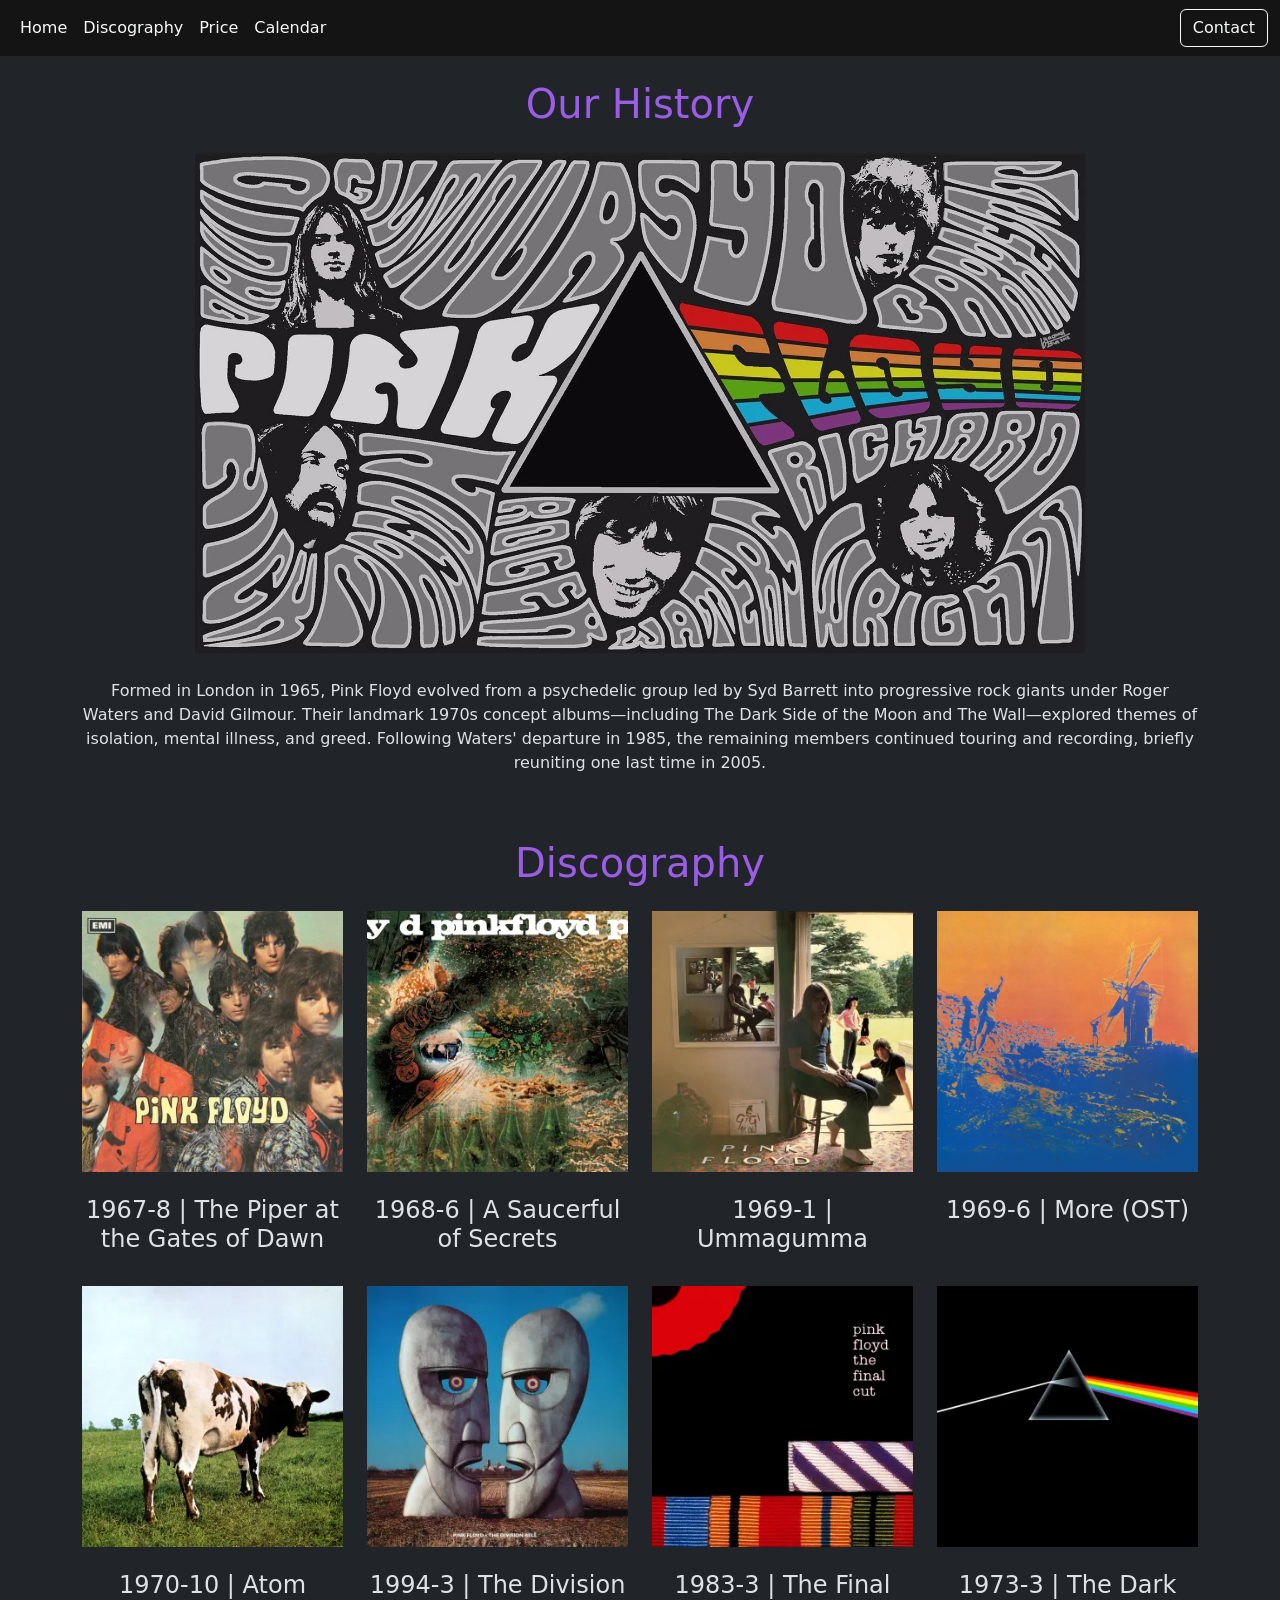
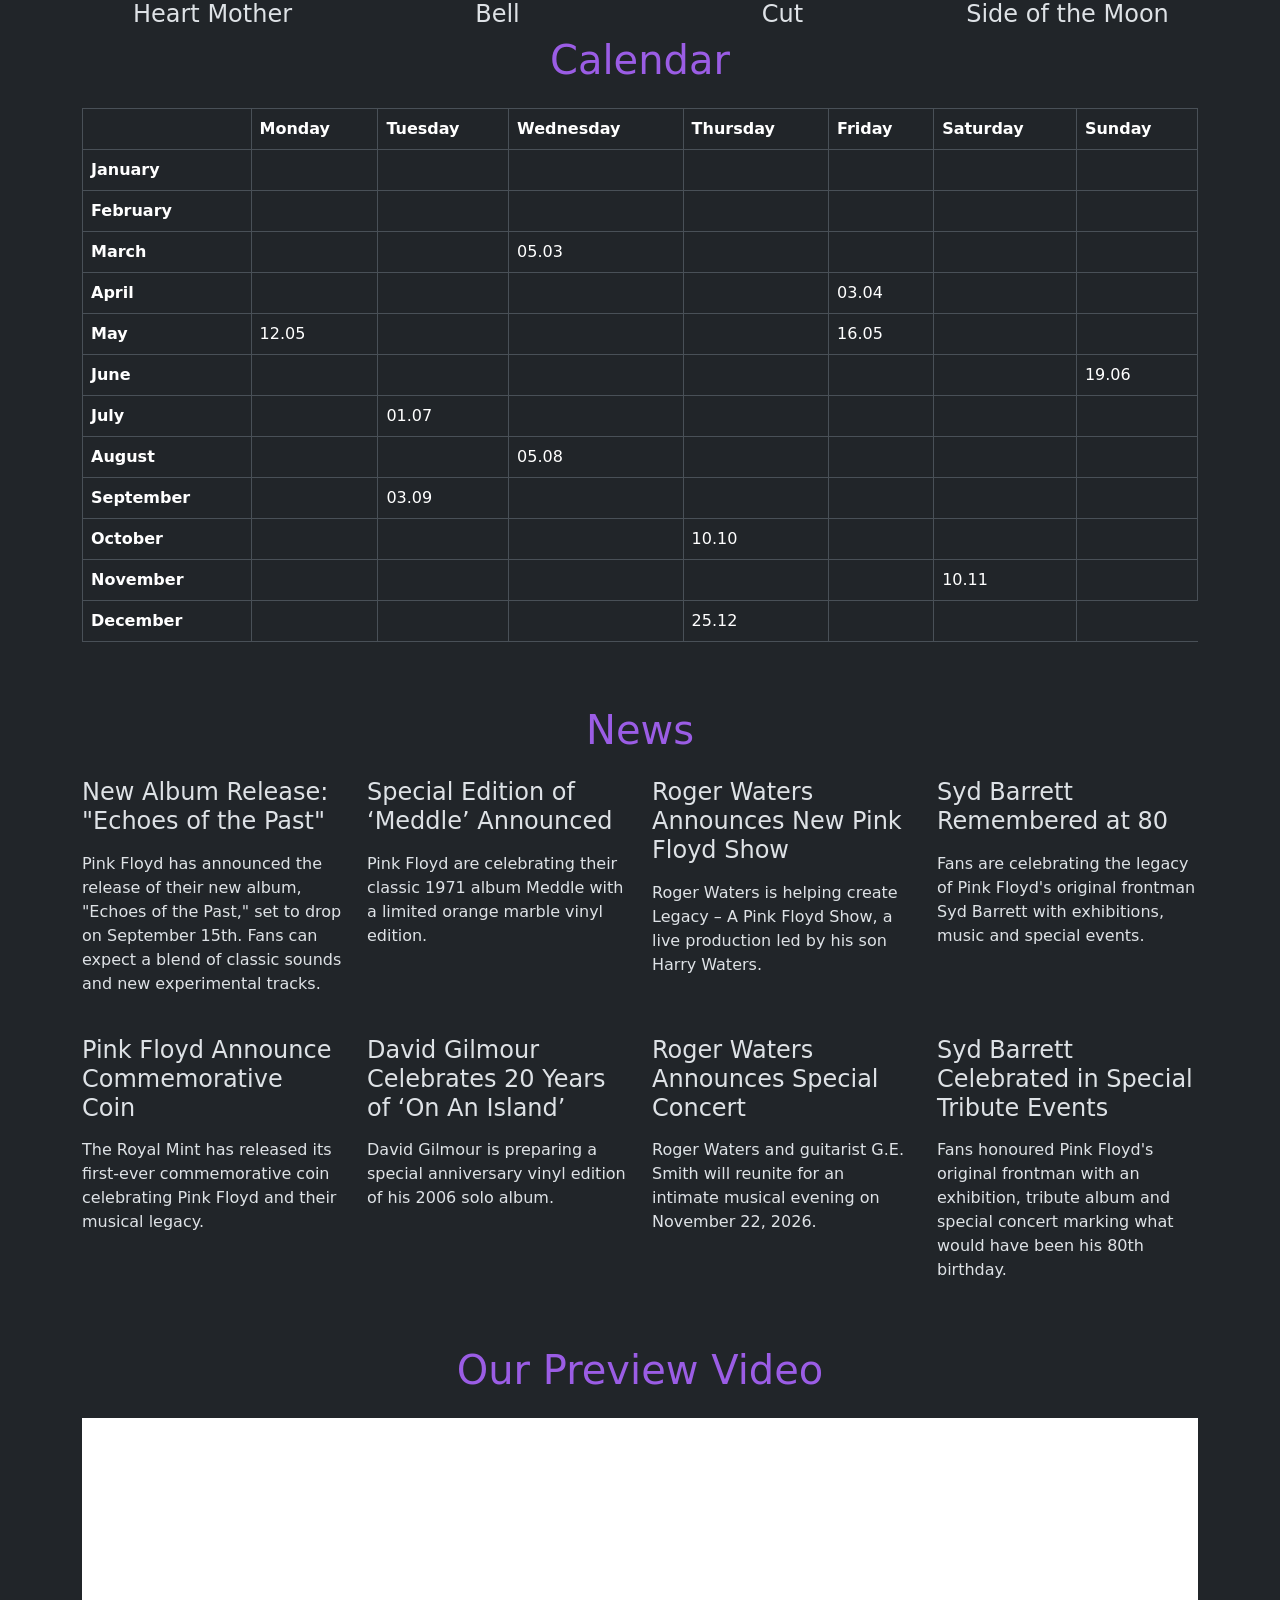
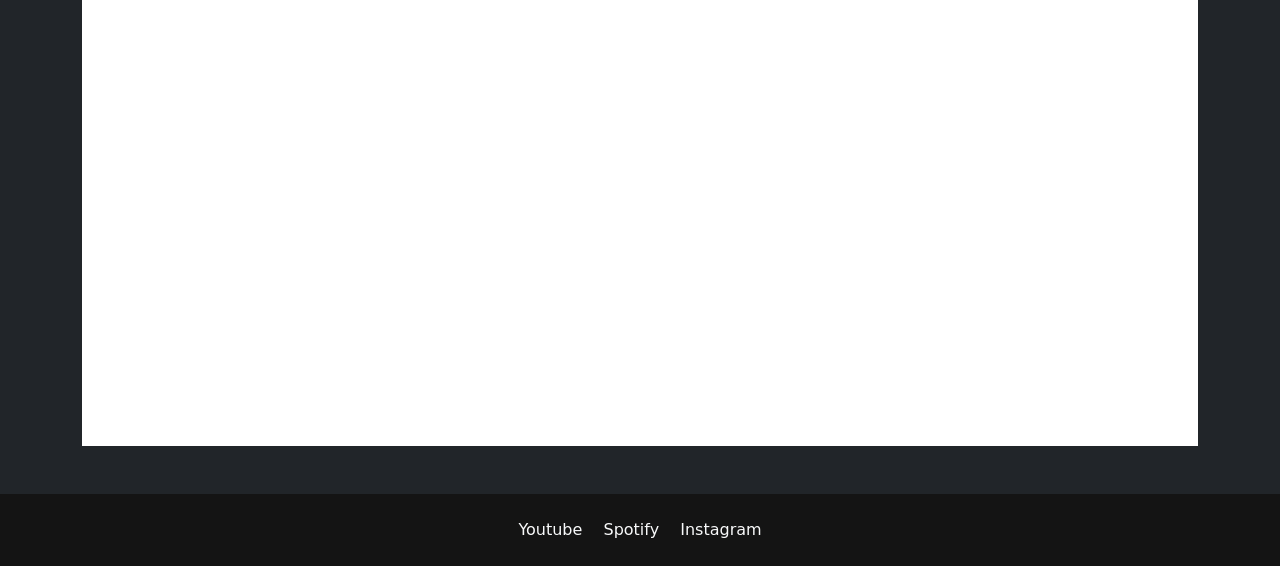
==== commit ea2fb987: "commit 4" ====
--- a/index.html
+++ b/index.html
@@ -1,5 +1,5 @@
 <!DOCTYPE html>
-<html lang="en">
+<html lang="en" data-bs-theme="dark">
 <head>
     <meta charset="UTF-8">
     <meta name="viewport" content="width=device-width, initial-scale=1.0">
@@ -14,7 +14,7 @@
 </head>
 <body>
     <header class ="sticky-top mb-4">
-<nav class="navbar navbar-expand-lg bg-dark" data-bs-theme="dark">
+<nav class="navbar navbar-expand-lg band-background" data-bs-theme="dark">
   <div class="container-fluid" bis_skin_checked="1">
     <button class="navbar-toggler" type="button" data-bs-toggle="collapse" data-bs-target="#navbarColor01" aria-controls="navbarColor01" aria-expanded="false" aria-label="Toggle navigation">
       <span class="navbar-toggler-icon"></span>
@@ -22,24 +22,21 @@
     <div class="collapse navbar-collapse" id="navbarColor01" bis_skin_checked="1">
       <ul class="navbar-nav me-auto">
         <li class="nav-item">
-          <a class="nav-link active" href="#">Home
+          <a class="nav-link active link-light" href="#">Home
             <span class="visually-hidden">(current)</span>
           </a>
         </li>
         <li class="nav-item">
-          <a class="nav-link" href="#gallery">Discography</a>
+          <a class="nav-link link-light" href="#gallery">Discography</a>
         </li>
         <li class="nav-item">
-          <a class="nav-link" href="#">Price</a>
+          <a class="nav-link link-light" href="#">Price</a>
         </li>
         <li class="nav-item">
-          <a class="nav-link" href="#calendar">Calendar</a>
+          <a class="nav-link link-light" href="#calendar">Calendar</a>
         </li>
       </ul>
-      <form class="d-flex">
-        <input class="form-control me-sm-2" type="search" placeholder="Search">
-        <button class="btn btn-secondary my-2 my-sm-0" type="submit">Search</button>
-      </form>
+      <button class="btn btn-outline-light" type="button"><a class = "link-light" href="contact.html">Contact</a></button>
     </div>
   </div>
 </nav>
@@ -48,13 +45,13 @@
     <main>
      <div class = "container">
       <div class = "history mb-5">
-        <h1 class = "mb-4">Our History</h1>
+        <h1 class = "mb-4 band-accent">Our History</h1>
             <img src="./imgs/bb.webp" alt="">
           <div>        
             <p class="flex-col">Formed in London in 1965, Pink Floyd evolved from a psychedelic group led by Syd Barrett into progressive rock giants under Roger Waters and David Gilmour. Their landmark 1970s concept albums—including The Dark Side of the Moon and The Wall—explored themes of isolation, mental illness, and greed. Following Waters' departure in 1985, the remaining members continued touring and recording, briefly reuniting one last time in 2005.</p>
           </div>
       </div>
-      <h1 class = "mb-4" id = "gallery">Discography</h1> 
+      <h1 class = "mb-4 band-accent" id = "gallery">Discography</h1> 
       <div class = "gallery">
         <div class = "row row-cols-2 row-cols-md-3 row-cols-lg-4 g-4">
           <div class = "col text-center">         
@@ -92,7 +89,7 @@
          </div>
       </div>
 
-      <h1 class = "mb-4" id ="calendar">Calendar</h1>
+      <h1 class = "mb-4 band-accent" id ="calendar">Calendar</h1>
     <div class = "table-responsive mb-5">
       <table class = "table table-bordered">
         <thead>
@@ -247,7 +244,7 @@
       </div>
 
       <div class = "news mb-5">
-        <h1 class = "mb-4">News</h1>
+        <h1 class = "mb-4 band-accent">News</h1>
         <div class ="row row-cols-1 row-cols-md-2 row-cols-lg-4 g-4"> 
          <div class = "col news-item">
           <h4 class="mb-3">New Album Release: "Echoes of the Past"</h4>
@@ -285,7 +282,7 @@
       </div> 
 
       <div>
-       <h1 class =>Our Preview Video</h1>
+       <h1 class = "mb-4 band-accent">Our Preview Video</h1>
       <div class="ratio ratio-16x9">
       <iframe src="https://www.youtube.com/embed/dQw4w9WgXcQ&list=RDdQw4w9WgXcQ&start_radio=1"></iframe>
       </div>
@@ -294,7 +291,11 @@
     </div>
     </main>
 
-    <footer>
+    <footer class = "band-background text-center pb-4 pt-4 mt-5">
+      <a class="link-light mx-2" href="https://www.youtube.com/channel/UCY2qt3dw2TQJxvBrDiYGHdQ">Youtube</a>
+      <a class="link-light mx-2" href="https://open.spotify.com/intl-de/artist/0k17h0D3J5VfsdmQ1iZtE9">Spotify</a>
+      <a class="link-light mx-2" href="https://www.instagram.com/pinkfloyd/">Instagram</a>
+
 
     </footer>
      <script src="js/bootstrap.bundle.min.js" ></script>
--- a/index.css
+++ b/index.css
@@ -30,3 +30,19 @@
 text-align: center;    
  }
 }
+
+.band-background{
+    background-color: #141414;
+}
+
+.band-accent{
+    color: #9b5de5;
+}
+
+.gallery img:hover{
+    transform: scale(1.5);
+transition: transform 0.3s ease;
+}
+a{
+    text-decoration: none;
+}
